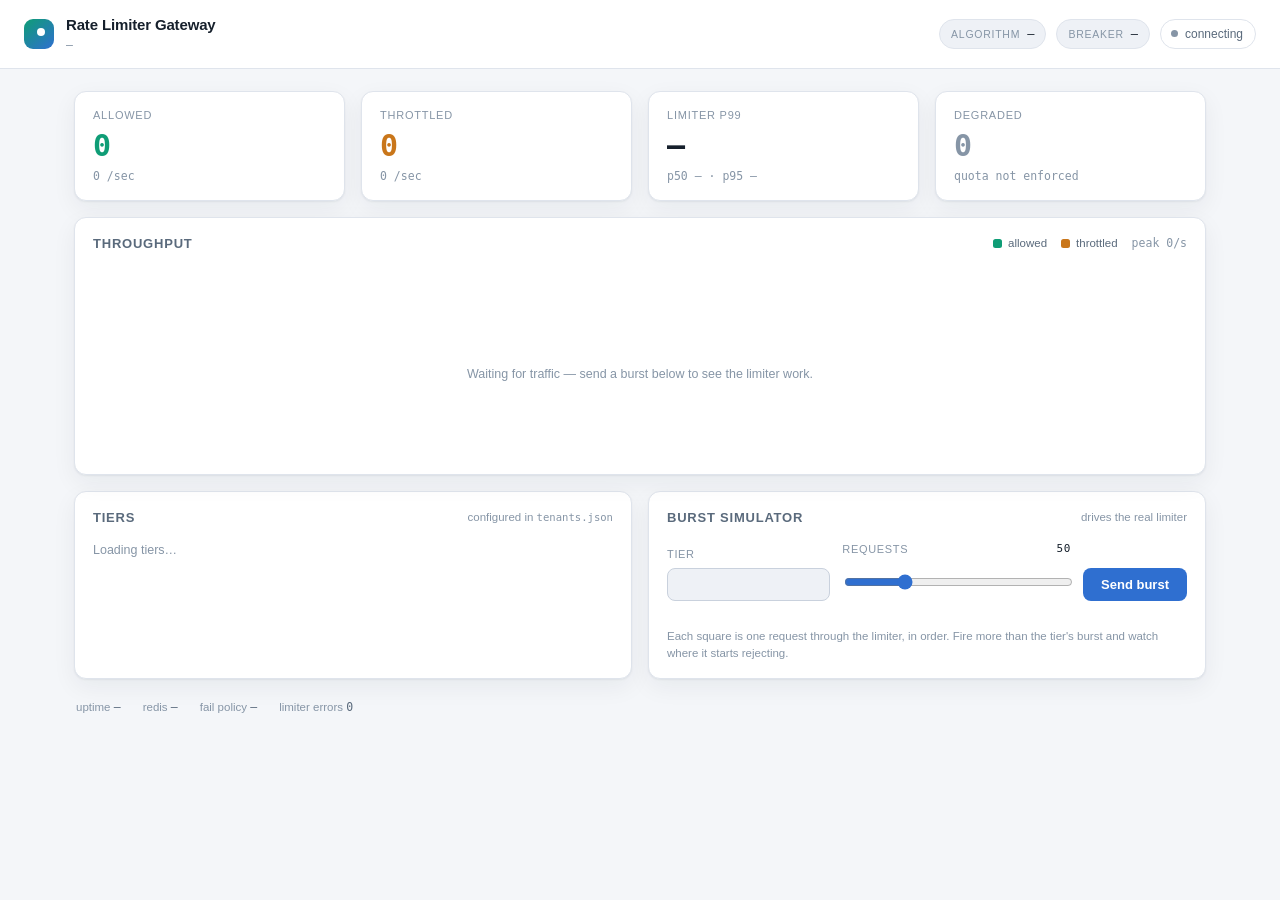
==== internal/dashboard/static/index.html @ 0218d6e3 "Distributed rate limiter and API gateway A reverse proxy enforcing per-tenant quotas across replicas" ====
<!doctype html>
<html lang="en">
<head>
  <meta charset="utf-8">
  <meta name="viewport" content="width=device-width, initial-scale=1">
  <title>Rate Limiter Gateway</title>
  <link rel="stylesheet" href="style.css">
  <link rel="icon" href="data:image/svg+xml,<svg xmlns='http://www.w3.org/2000/svg' viewBox='0 0 100 100'><text y='.9em' font-size='90'>🚦</text></svg>">
</head>
<body>

<header class="topbar">
  <div class="brand">
    <span class="brand-mark" aria-hidden="true"></span>
    <div>
      <h1>Rate Limiter Gateway</h1>
      <p class="brand-sub" id="upstream">&mdash;</p>
    </div>
  </div>

  <div class="topbar-meta">
    <div class="pill" id="algorithm-pill">
      <span class="pill-label">Algorithm</span>
      <span class="pill-value" id="algorithm">&mdash;</span>
    </div>
    <div class="pill" id="breaker-pill">
      <span class="pill-label">Breaker</span>
      <span class="pill-value" id="breaker">&mdash;</span>
    </div>
    <div class="status" id="status">
      <span class="status-dot" aria-hidden="true"></span>
      <span id="status-text">connecting</span>
    </div>
  </div>
</header>

<main>

  <!-- Key figures -->
  <section class="kpi-grid" aria-label="Key metrics">
    <article class="card kpi">
      <p class="kpi-label">Allowed</p>
      <p class="kpi-value" id="kpi-allowed">0</p>
      <p class="kpi-foot"><span id="kpi-allowed-rate">0</span> /sec</p>
    </article>

    <article class="card kpi kpi-warn">
      <p class="kpi-label">Throttled</p>
      <p class="kpi-value" id="kpi-throttled">0</p>
      <p class="kpi-foot"><span id="kpi-throttled-rate">0</span> /sec</p>
    </article>

    <article class="card kpi">
      <p class="kpi-label">Limiter p99</p>
      <p class="kpi-value" id="kpi-p99">&mdash;</p>
      <p class="kpi-foot">p50 <span id="kpi-p50">&mdash;</span> &middot; p95 <span id="kpi-p95">&mdash;</span></p>
    </article>

    <article class="card kpi" id="degraded-card">
      <p class="kpi-label">Degraded</p>
      <p class="kpi-value" id="kpi-degraded">0</p>
      <p class="kpi-foot">quota not enforced</p>
    </article>
  </section>

  <!-- Live throughput -->
  <section class="card chart-card">
    <div class="card-head">
      <h2>Throughput</h2>
      <div class="legend">
        <span class="legend-item"><i class="swatch swatch-allowed"></i>allowed</span>
        <span class="legend-item"><i class="swatch swatch-throttled"></i>throttled</span>
        <span class="legend-scale" id="chart-peak">peak 0/s</span>
      </div>
    </div>
    <canvas id="chart" height="180" aria-label="Requests per second over the last minute"></canvas>
    <p class="chart-empty" id="chart-empty">Waiting for traffic &mdash; send a burst below to see the limiter work.</p>
  </section>

  <div class="split">

    <!-- Tier quotas -->
    <section class="card">
      <div class="card-head">
        <h2>Tiers</h2>
        <span class="hint">configured in <code>tenants.json</code></span>
      </div>
      <div class="tier-list" id="tier-list">
        <p class="empty">Loading tiers&hellip;</p>
      </div>
    </section>

    <!-- Interactive simulator -->
    <section class="card">
      <div class="card-head">
        <h2>Burst simulator</h2>
        <span class="hint">drives the real limiter</span>
      </div>

      <form class="sim-form" id="sim-form">
        <div class="field">
          <label for="sim-tier">Tier</label>
          <select id="sim-tier"></select>
        </div>

        <div class="field">
          <label for="sim-count">Requests <output id="sim-count-out">50</output></label>
          <input type="range" id="sim-count" min="1" max="200" value="50" step="1">
        </div>

        <button type="submit" class="btn" id="sim-run">Send burst</button>
      </form>

      <div class="sim-summary" id="sim-summary" hidden>
        <div class="sim-stat">
          <span class="sim-stat-value" id="sim-allowed">0</span>
          <span class="sim-stat-label">allowed</span>
        </div>
        <div class="sim-stat">
          <span class="sim-stat-value sim-stat-warn" id="sim-throttled">0</span>
          <span class="sim-stat-label">throttled</span>
        </div>
        <div class="sim-stat">
          <span class="sim-stat-value" id="sim-duration">0</span>
          <span class="sim-stat-label">ms</span>
        </div>
      </div>

      <div class="dots" id="sim-dots" aria-live="polite"></div>

      <p class="sim-note" id="sim-note">
        Each square is one request through the limiter, in order. Fire more than the
        tier's burst and watch where it starts rejecting.
      </p>
    </section>

  </div>

  <footer class="foot">
    <span>uptime <strong id="uptime">&mdash;</strong></span>
    <span>redis <strong id="redis-addr">&mdash;</strong></span>
    <span>fail policy <strong id="fail-policy">&mdash;</strong></span>
    <span>limiter errors <strong id="errors">0</strong></span>
  </footer>

</main>

<script src="app.js"></script>
</body>
</html>
---- internal/dashboard/static/style.css ----
/* Rate Limiter Gateway — operator dashboard.
   Dark-first, as ops dashboards conventionally are, with a light variant for
   anyone whose system asks for one. */

:root {
  --bg: #0b0f14;
  --bg-raised: #121821;
  --bg-inset: #0e141c;
  --border: #1e2733;
  --border-strong: #2a3644;

  --text: #e4ebf3;
  --text-dim: #8b9bad;
  --text-faint: #5b6b7d;

  --allowed: #2dd4a7;
  --allowed-soft: rgba(45, 212, 167, 0.14);
  --throttled: #f6a13c;
  --throttled-soft: rgba(246, 161, 60, 0.14);
  --danger: #f2555a;
  --accent: #5b9dff;

  --radius: 12px;
  --radius-sm: 8px;
  --shadow: 0 1px 2px rgba(0, 0, 0, 0.4), 0 8px 24px rgba(0, 0, 0, 0.25);

  --mono: ui-monospace, SFMono-Regular, "SF Mono", Menlo, Consolas, monospace;
  --sans: -apple-system, BlinkMacSystemFont, "Segoe UI", Roboto, Helvetica, Arial, sans-serif;
}

@media (prefers-color-scheme: light) {
  :root {
    --bg: #f4f6f9;
    --bg-raised: #ffffff;
    --bg-inset: #eef1f6;
    --border: #dfe4ec;
    --border-strong: #c9d1dd;

    --text: #16202c;
    --text-dim: #5a6a7c;
    --text-faint: #8695a6;

    --allowed: #0f9d76;
    --allowed-soft: rgba(15, 157, 118, 0.12);
    --throttled: #c9761a;
    --throttled-soft: rgba(201, 118, 26, 0.12);
    --danger: #d13b41;
    --accent: #2f6fd0;

    --shadow: 0 1px 2px rgba(16, 32, 48, 0.06), 0 8px 24px rgba(16, 32, 48, 0.06);
  }
}

* { box-sizing: border-box; }

/* A `display` rule outranks the hidden attribute, so elements toggled with
   `.hidden = true` must be forced down explicitly. */
[hidden] { display: none !important; }

body {
  margin: 0;
  background: var(--bg);
  color: var(--text);
  font-family: var(--sans);
  font-size: 14px;
  line-height: 1.5;
  -webkit-font-smoothing: antialiased;
}

h1, h2 { margin: 0; font-weight: 600; letter-spacing: -0.01em; }
h1 { font-size: 15px; }
h2 { font-size: 13px; text-transform: uppercase; letter-spacing: 0.06em; color: var(--text-dim); }
p { margin: 0; }
code { font-family: var(--mono); font-size: 0.92em; }

/* --- top bar --------------------------------------------------------------- */

.topbar {
  display: flex;
  align-items: center;
  justify-content: space-between;
  gap: 16px;
  flex-wrap: wrap;
  padding: 14px 24px;
  background: var(--bg-raised);
  border-bottom: 1px solid var(--border);
  position: sticky;
  top: 0;
  z-index: 10;
}

.brand { display: flex; align-items: center; gap: 12px; }

.brand-mark {
  width: 30px;
  height: 30px;
  border-radius: 9px;
  background: linear-gradient(140deg, var(--allowed), var(--accent));
  flex: none;
  position: relative;
}
.brand-mark::after {
  content: "";
  position: absolute;
  inset: 9px 9px auto auto;
  width: 8px; height: 8px;
  border-radius: 50%;
  background: var(--bg-raised);
}

.brand-sub {
  font-family: var(--mono);
  font-size: 11.5px;
  color: var(--text-faint);
}

.topbar-meta { display: flex; align-items: center; gap: 10px; flex-wrap: wrap; }

.pill {
  display: flex;
  align-items: baseline;
  gap: 7px;
  padding: 5px 11px;
  background: var(--bg-inset);
  border: 1px solid var(--border);
  border-radius: 999px;
}
.pill-label { font-size: 10.5px; text-transform: uppercase; letter-spacing: 0.07em; color: var(--text-faint); }
.pill-value { font-family: var(--mono); font-size: 12px; color: var(--text); }

.pill.warn { border-color: var(--throttled); }
.pill.warn .pill-value { color: var(--throttled); }
.pill.bad { border-color: var(--danger); }
.pill.bad .pill-value { color: var(--danger); }

.status {
  display: flex;
  align-items: center;
  gap: 7px;
  font-size: 12px;
  color: var(--text-dim);
  padding: 5px 12px 5px 10px;
  border: 1px solid var(--border);
  border-radius: 999px;
}
.status-dot {
  width: 7px; height: 7px;
  border-radius: 50%;
  background: var(--text-faint);
  flex: none;
}
.status.ok .status-dot { background: var(--allowed); box-shadow: 0 0 0 3px var(--allowed-soft); }
.status.ok { color: var(--allowed); border-color: color-mix(in srgb, var(--allowed) 40%, transparent); }
.status.degraded .status-dot { background: var(--throttled); box-shadow: 0 0 0 3px var(--throttled-soft); }
.status.degraded { color: var(--throttled); border-color: color-mix(in srgb, var(--throttled) 40%, transparent); }
.status.down .status-dot { background: var(--danger); }
.status.down { color: var(--danger); border-color: color-mix(in srgb, var(--danger) 40%, transparent); }

/* --- layout ---------------------------------------------------------------- */

main {
  max-width: 1180px;
  margin: 0 auto;
  padding: 22px 24px 40px;
  display: flex;
  flex-direction: column;
  gap: 16px;
}

.card {
  background: var(--bg-raised);
  border: 1px solid var(--border);
  border-radius: var(--radius);
  padding: 16px 18px;
  box-shadow: var(--shadow);
}

.card-head {
  display: flex;
  align-items: center;
  justify-content: space-between;
  gap: 12px;
  margin-bottom: 14px;
  flex-wrap: wrap;
}

.hint { font-size: 11.5px; color: var(--text-faint); }

.split {
  display: grid;
  grid-template-columns: 1fr 1fr;
  gap: 16px;
}

@media (max-width: 860px) {
  .split { grid-template-columns: 1fr; }
}

/* --- KPI cards -------------------------------------------------------------- */

.kpi-grid {
  display: grid;
  grid-template-columns: repeat(4, 1fr);
  gap: 16px;
}
@media (max-width: 860px) { .kpi-grid { grid-template-columns: repeat(2, 1fr); } }

.kpi { padding: 15px 18px; }
.kpi-label {
  font-size: 11px;
  text-transform: uppercase;
  letter-spacing: 0.07em;
  color: var(--text-faint);
}
.kpi-value {
  font-family: var(--mono);
  font-size: 30px;
  font-weight: 600;
  line-height: 1.15;
  margin-top: 6px;
  font-variant-numeric: tabular-nums;
  color: var(--allowed);
}
.kpi-warn .kpi-value { color: var(--throttled); }
.kpi:nth-child(3) .kpi-value { color: var(--text); }
.kpi-foot {
  font-family: var(--mono);
  font-size: 11.5px;
  color: var(--text-faint);
  margin-top: 4px;
  font-variant-numeric: tabular-nums;
}

#degraded-card .kpi-value { color: var(--text-faint); }
#degraded-card.active { border-color: var(--danger); }
#degraded-card.active .kpi-value { color: var(--danger); }

/* --- chart ------------------------------------------------------------------ */

.chart-card { position: relative; }

/* An explicit height is required. A canvas with only `width: 100%` keeps its
   intrinsic 300x150 aspect ratio and grows to ~600px tall on a wide screen. */
#chart {
  width: 100%;
  height: 190px;
  display: block;
}

.legend { display: flex; align-items: center; gap: 14px; font-size: 11.5px; color: var(--text-dim); }
.legend-item { display: flex; align-items: center; gap: 6px; }
.swatch { width: 9px; height: 9px; border-radius: 2.5px; display: inline-block; }
.swatch-allowed { background: var(--allowed); }
.swatch-throttled { background: var(--throttled); }
.legend-scale { font-family: var(--mono); color: var(--text-faint); }

.chart-empty {
  position: absolute;
  left: 0;
  right: 0;
  bottom: 90px;
  text-align: center;
  font-size: 12.5px;
  color: var(--text-faint);
  pointer-events: none;
}

/* --- tiers ------------------------------------------------------------------ */

.tier-list { display: flex; flex-direction: column; gap: 9px; }

.tier {
  background: var(--bg-inset);
  border: 1px solid var(--border);
  border-radius: var(--radius-sm);
  padding: 11px 13px;
}

.tier-top {
  display: flex;
  align-items: baseline;
  justify-content: space-between;
  gap: 10px;
  margin-bottom: 8px;
}

.tier-name { font-weight: 600; font-size: 13px; }
.tier-quota { font-family: var(--mono); font-size: 11.5px; color: var(--text-dim); }

.tier-bar {
  height: 5px;
  border-radius: 3px;
  background: var(--border);
  overflow: hidden;
  display: flex;
}
.tier-bar-allowed { background: var(--allowed); }
.tier-bar-throttled { background: var(--throttled); }

.tier-counts {
  display: flex;
  gap: 14px;
  margin-top: 7px;
  font-family: var(--mono);
  font-size: 11px;
  color: var(--text-faint);
  font-variant-numeric: tabular-nums;
}
.tier-counts .n-allowed { color: var(--allowed); }
.tier-counts .n-throttled { color: var(--throttled); }

.empty { color: var(--text-faint); font-size: 12.5px; }

/* --- simulator -------------------------------------------------------------- */

.sim-form {
  display: grid;
  grid-template-columns: 1fr 1.4fr auto;
  gap: 12px;
  align-items: end;
}
@media (max-width: 560px) { .sim-form { grid-template-columns: 1fr; } }

.field { display: flex; flex-direction: column; gap: 5px; }
.field label {
  font-size: 11px;
  text-transform: uppercase;
  letter-spacing: 0.06em;
  color: var(--text-faint);
  display: flex;
  justify-content: space-between;
  gap: 8px;
}
.field output { font-family: var(--mono); color: var(--text); }

select, input[type="range"] { width: 100%; }

select {
  appearance: none;
  background: var(--bg-inset);
  color: var(--text);
  border: 1px solid var(--border-strong);
  border-radius: var(--radius-sm);
  padding: 8px 10px;
  font-family: var(--mono);
  font-size: 12.5px;
  cursor: pointer;
}
select:focus-visible, .btn:focus-visible, input:focus-visible {
  outline: 2px solid var(--accent);
  outline-offset: 2px;
}

input[type="range"] {
  accent-color: var(--accent);
  height: 34px;
  cursor: pointer;
}

.btn {
  background: var(--accent);
  color: #fff;
  border: 0;
  border-radius: var(--radius-sm);
  padding: 9px 18px;
  font-size: 13px;
  font-weight: 600;
  cursor: pointer;
  white-space: nowrap;
  transition: filter 120ms ease;
}
.btn:hover:not(:disabled) { filter: brightness(1.12); }
.btn:disabled { opacity: 0.5; cursor: progress; }

.sim-summary {
  display: flex;
  gap: 24px;
  margin-top: 16px;
  padding-top: 14px;
  border-top: 1px solid var(--border);
}
.sim-stat { display: flex; flex-direction: column; }
.sim-stat-value {
  font-family: var(--mono);
  font-size: 20px;
  font-weight: 600;
  color: var(--allowed);
  font-variant-numeric: tabular-nums;
}
.sim-stat-warn { color: var(--throttled); }
.sim-stat-label { font-size: 11px; color: var(--text-faint); text-transform: uppercase; letter-spacing: 0.06em; }

.dots {
  display: flex;
  flex-wrap: wrap;
  gap: 3px;
  margin-top: 14px;
  min-height: 0;
}
.dot {
  width: 11px;
  height: 11px;
  border-radius: 2.5px;
  background: var(--allowed);
  animation: pop 220ms ease backwards;
}
.dot.rejected { background: var(--throttled); }

@keyframes pop {
  from { transform: scale(0.4); opacity: 0; }
  to   { transform: scale(1); opacity: 1; }
}

@media (prefers-reduced-motion: reduce) {
  .dot { animation: none; }
}

.sim-note {
  margin-top: 13px;
  font-size: 11.5px;
  color: var(--text-faint);
  line-height: 1.5;
}

/* --- footer ----------------------------------------------------------------- */

.foot {
  display: flex;
  gap: 22px;
  flex-wrap: wrap;
  padding: 4px 2px;
  font-size: 11.5px;
  color: var(--text-faint);
}
.foot strong {
  font-family: var(--mono);
  font-weight: 500;
  color: var(--text-dim);
}
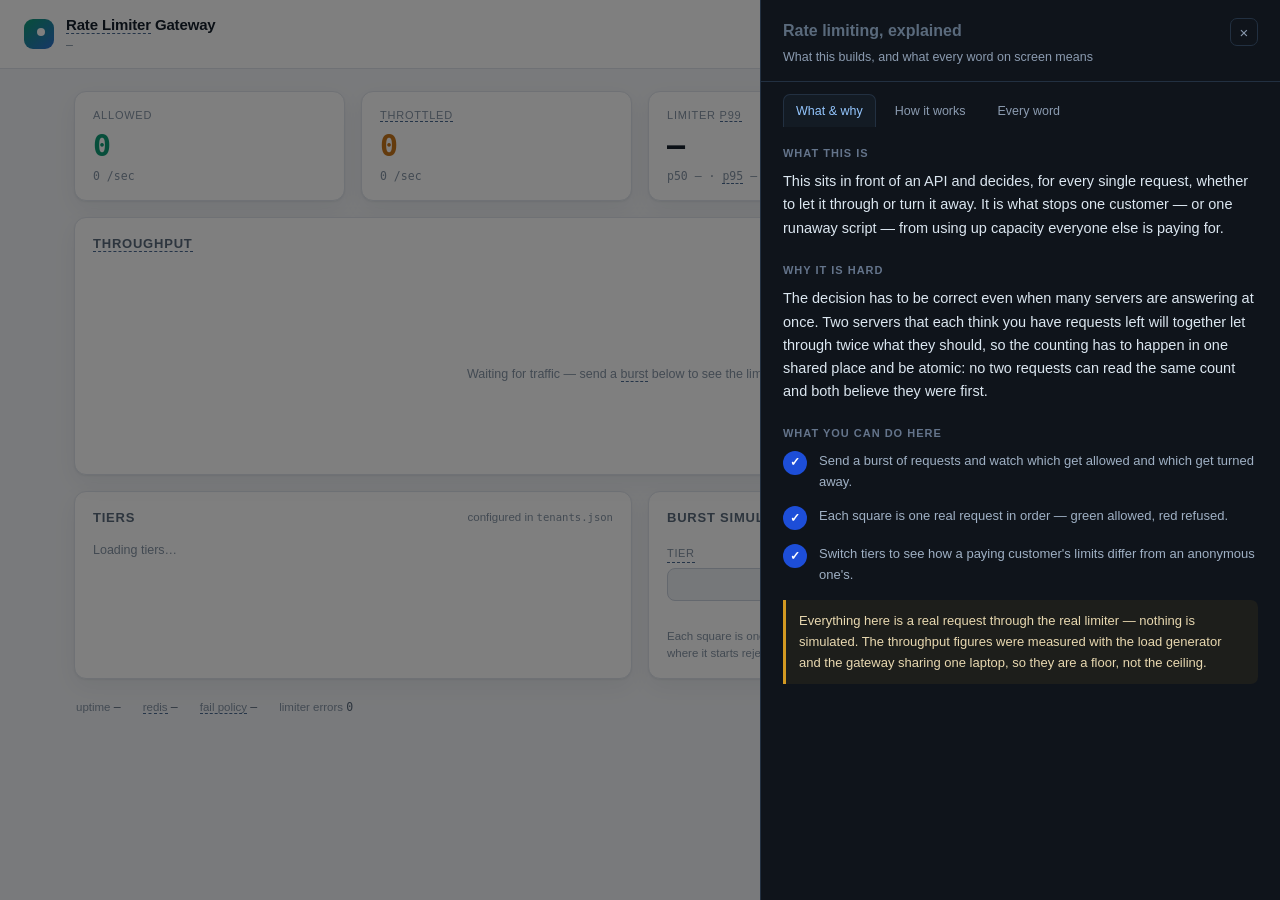
==== commit ae6b74a3: "Add a plain-English explainer layer to the dashboard Every dashboard in this portfolio assumed the r" ====
--- a/internal/dashboard/static/index.html
+++ b/internal/dashboard/static/index.html
@@ -146,5 +146,6 @@
 </main>
 
 <script src="app.js"></script>
+<script src="explain.js" defer></script>
 </body>
 </html>
